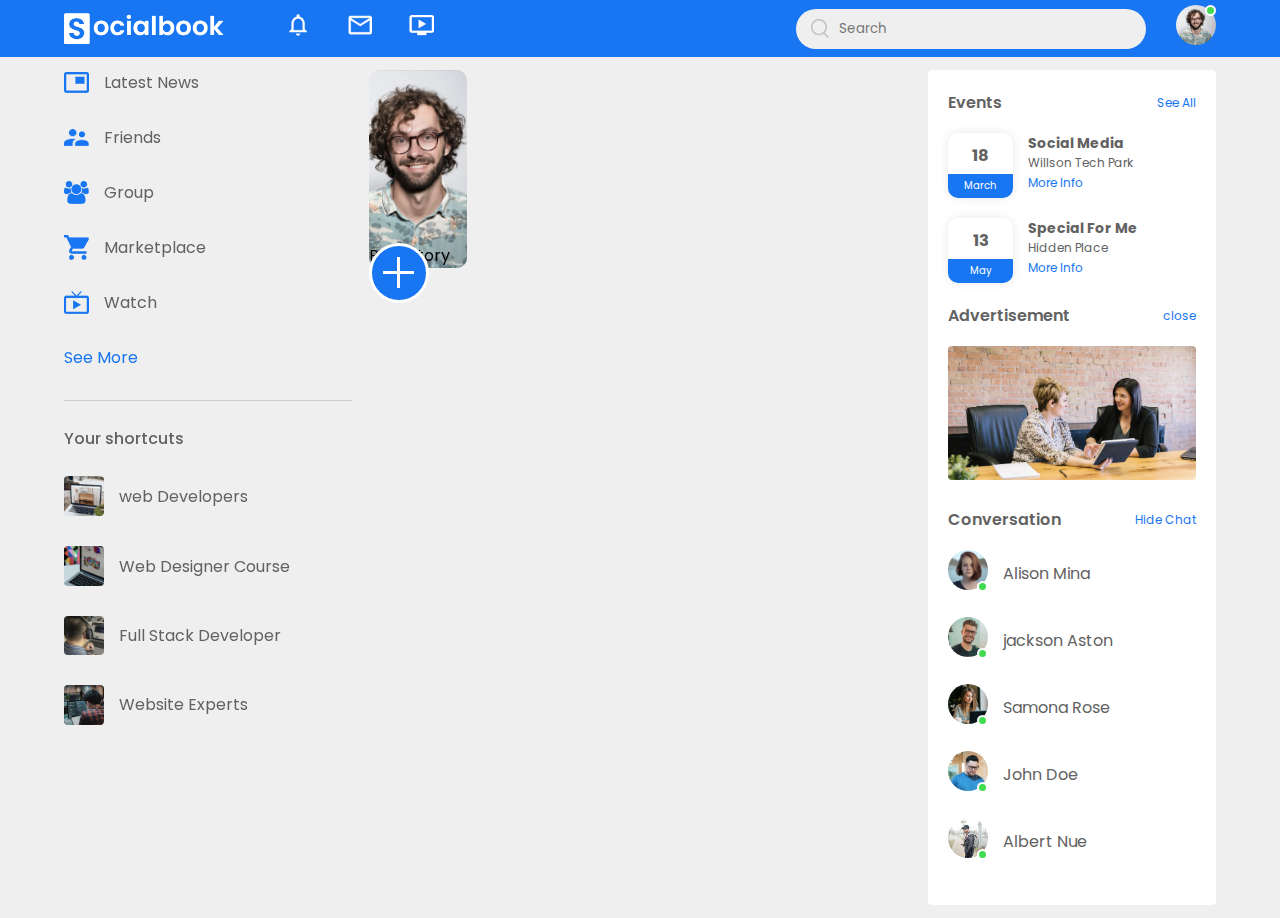
==== index.html @ 8ddc91a7 "first commit" ====
<!DOCTYPE html>
<html lang="en">
  <head>
    <meta charset="UTF-8" />
    <meta name="viewport" content="width=device-width, initial-scale=1.0" />
    <title>Socialbook -</title>
    <link
      rel="stylesheet"
      href="https://cdnjs.cloudflare.com/ajax/libs/font-awesome/6.4.2/css/all.min.css"
      integrity="sha512-z3gLpd7yknf1YoNbCzqRKc4qyor8gaKU1qmn+CShxbuBusANI9QpRohGBreCFkKxLhei6S9CQXFEbbKuqLg0DA=="
      crossorigin="anonymous"
      referrerpolicy="no-referrer"
    />
    <link rel="stylesheet" href="style.css" />
  </head>
  <body>
    <!-- Navbar Section Code Start -->
    <nav>
      <div class="nav-left">
        <img class="logo" src="images/logo.png" alt="website-main-logo" />
        <ul>
          <li><img src="images/notification.png" alt="" /></li>
          <li><img src="images/inbox.png" alt="" /></li>
          <li><img src="images/video.png" alt="" /></li>
        </ul>
      </div>
      <div class="nav-right">
        <div class="search-box">
          <img src="images/search.png" alt="search-icon" />
          <input type="text" placeholder="Search" />
        </div>
        <div class="nav-user-icon online">
          <img src="images/profile-pic.png" alt="" />
        </div>
      </div>
    </nav>
    <!-- Navbar Section Code End -->

    <div class="container">
      <!-- left sidebar -->
      <div class="left-sidebar">
        <div class="imp-links">
          <a href="#"><img src="images/news.png" alt="" />Latest News</a>
          <a href="#"><img src="images/friends.png" alt="" />Friends</a>
          <a href="#"><img src="images/group.png" alt="" />Group</a>
          <a href="#"><img src="images/marketplace.png" alt="" />Marketplace</a>
          <a href="#"><img src="images/watch.png" alt="" />Watch</a>
          <a href="#">See More</a>
        </div>
        <div class="shortcut-links">
          <p>Your shortcuts</p>
          <a href="#"
            ><img src="images/shortcut-1.png" alt="" />web Developers</a
          >
          <a href="#"
            ><img src="images/shortcut-2.png" alt="" />Web Designer Course</a
          >
          <a href="#"
            ><img src="images/shortcut-3.png" alt="" />Full Stack Developer</a
          >
          <a href="#"
            ><img src="images/shortcut-4.png" alt="" />Website Experts</a
          >
        </div>
      </div>
      <!-- main content-->
      <div class="main-content">
        <div class="story-gallery">
          <div class="story">
            <img src="images/upload.png" alt="" />
            <p>Post Story</p>
          </div>
        </div>
      </div>
      <!-- right sidebar -->
      <div class="right-sidebar">
        <div class="sidebar-title">
          <h4>Events</h4>
          <a href="#">See All</a>
        </div>
        <div class="event">
          <div class="left-event">
            <h3>18</h3>
            <span>March</span>
          </div>
          <div class="right-event">
            <h4>Social Media</h4>
            <p><i class="fa-solid fa-location-dot"></i> Willson Tech Park</p>
            <a href="#">More Info</a>
          </div>
        </div>

        <div class="event">
          <div class="left-event">
            <h3>13</h3>
            <span>May</span>
          </div>
          <div class="right-event">
            <h4>Special For Me</h4>
            <p><i class="fa-solid fa-location-dot"></i> Hidden Place</p>
            <a href="#">More Info</a>
          </div>
        </div>

        <div class="sidebar-title">
          <h4>Advertisement</h4>
          <a href="#">close</a>
        </div>
        <img class="sidebar-ads" src="images/advertisement.png" alt="" />
        <div class="sidebar-title">
          <h4>Conversation</h4>
          <a href="#">Hide Chat</a>
        </div>

        <div class="online-list">
          <div class="online">
            <img src="images/member-1.png" alt="" />
          </div>
          <p>Alison Mina</p>
        </div>
        <div class="online-list">
          <div class="online">
            <img src="images/member-2.png" alt="" />
          </div>
          <p>jackson Aston</p>
        </div>
        <div class="online-list">
          <div class="online">
            <img src="images/member-3.png" alt="" />
          </div>
          <p>Samona Rose</p>
        </div>
        <div class="online-list">
          <div class="online">
            <img src="images/member-4.png" alt="" />
          </div>
          <p>John Doe</p>
        </div>
        <div class="online-list">
          <div class="online">
            <img src="images/member-5.png" alt="" />
          </div>
          <p>Albert Nue</p>
        </div>
      </div>
    </div>
  </body>
</html>
---- style.css ----
@import url("https://fonts.googleapis.com/css2?family=Poppins:ital,wght@0,100;0,200;0,300;0,400;0,500;0,600;0,700;0,800;0,900;1,100;1,200;1,300;1,400;1,500;1,600;1,700;1,800;1,900&display=swap");

* {
  margin: 0;
  padding: 0;
  font-family: "Poppins", sans-serif;
  box-sizing: border-box;
}
body {
  background-color: #efefef;
}
nav {
  display: flex;
  justify-content: space-between;
  align-items: center;
  background-color: #1876f2;
  padding: 5px 5%;
  position: sticky;
  top: 0;
  z-index: 100;
}
.logo {
  width: 160px;
  margin-right: 45px;
}
.nav-left,
.nav-right {
  display: flex;
  align-items: center;
}
.nav-left ul li {
  list-style: none;
  display: inline-block;
}
.nav-left ul li img {
  width: 28px;
  margin: 0 15px;
}
.nav-user-icon img {
  width: 40px;
  border-radius: 50%;
  cursor: pointer;
}
.nav-user-icon {
  margin-left: 30px;
}
.search-box {
  background: #efefef;
  width: 350px;
  border-radius: 20px;
  display: flex;
  align-items: center;
  padding: 0 15px;
}
.search-box img {
  width: 18px;
}
.search-box input {
  width: 100%;
  background: transparent;
  padding: 10px;
  outline: none;
  border: none;
}
.online {
  position: relative;
}

.online::after {
  content: "";
  width: 7px;
  height: 7px;
  border: 2px solid #fff;
  border-radius: 50%;
  background-color: #41db51;
  position: absolute;
  top: 0;
  right: 0;
}

.container {
  display: flex;
  justify-content: space-between;
  padding: 13px 5%;
}
.left-sidebar {
  flex-basis: 25%;
  position: sticky;
  top: 70px;
  align-self: flex-start;
}
.right-sidebar {
  flex-basis: 25%;
  position: sticky;
  top: 70px;
  align-self: flex-start;
  background: #fff;
  padding: 20px;
  border-radius: 4px;
  color: #626262;
}
.main-content {
  flex-basis: 47%;
}

.imp-links a,
.shortcut-links a {
  text-decoration: none;
  display: flex;
  align-items: center;
  margin-bottom: 30px;
  color: #626262;
  width: fit-content;
}
.imp-links a img {
  width: 25px;
  margin-right: 15px;
}
.imp-links a:last-child {
  color: #1876f2;
}
.imp-links {
  border-bottom: 1px solid #ccc;
}
.shortcut-links a img {
  width: 40px;
  border-radius: 4px;
  margin-right: 15px;
}
.shortcut-links p {
  margin: 25px 0;
  color: #626262;
  font-weight: 500;
}
.sidebar-title {
  display: flex;
  align-items: center;
  justify-content: space-between;
  margin-bottom: 18px;
}
.sidebar-title h4 {
  font-weight: 600;
  font-size: 16px;
}
.sidebar-title a {
  text-decoration: none;
  color: #1876f2;
  font-size: 12px;
}
.event {
  display: flex;
  font-size: 14px;
  margin-bottom: 20px;
}
.left-event {
  border-radius: 10px;
  height: 65px;
  width: 65px;
  margin-right: 15px;
  padding-top: 10px;
  text-align: center;
  position: relative;
  overflow: hidden;
  box-shadow: 0 0 10px rgba(0, 0, 0, 0.1);
}
.event p {
  font-size: 12px;
}
.event a {
  font-size: 12px;
  text-decoration: none;
  color: #1876f2;
}
.left-event span {
  position: absolute;
  bottom: 0;
  left: 0;
  width: 100%;
  background: #1876f2;
  color: white;
  font-size: 10px;
  padding: 4px 0;
}
.sidebar-ads {
  width: 100%;
  margin-bottom: 20px;
  border-radius: 4px;
}
.online-list {
  display: flex;
  align-items: center;
  margin-bottom: 20px;
}
.online-list .online img {
  width: 40px;
  border-radius: 50%;
}
.online-list .online {
  width: 40px;
  border-radius: 50%;
  margin-right: 15px;
}
.online-list .online::after {
  top: unset;
  bottom: 5px;
}
.story-gallery {
  display: flex;
  justify-content: space-between;
  margin-bottom: 20px;
}
.story {
  flex-basis: 18%;
  padding-top: 32%;
  position: relative;
  background-image: url(images/status-1.png);
  background-position: center;
  background-size: cover;
  border-radius: 10px;
}
.story img {
  position: absolute;
}
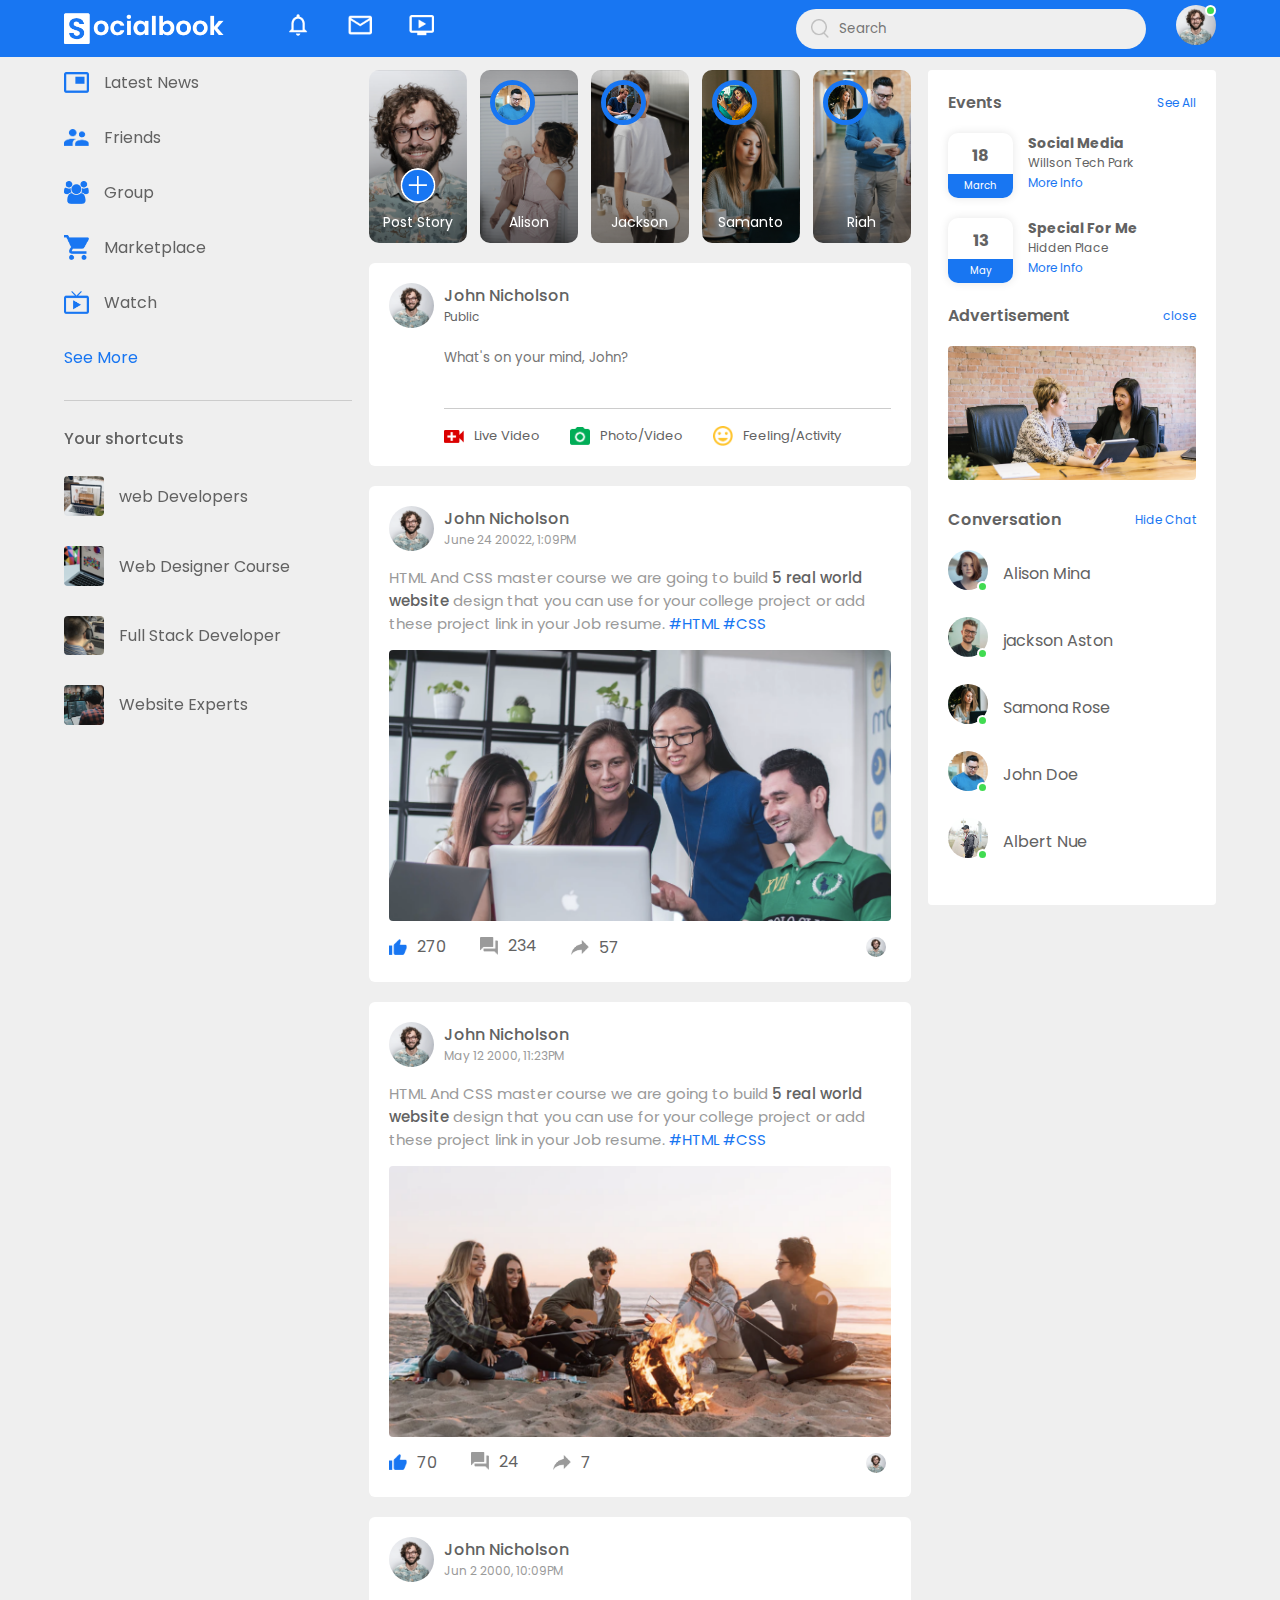
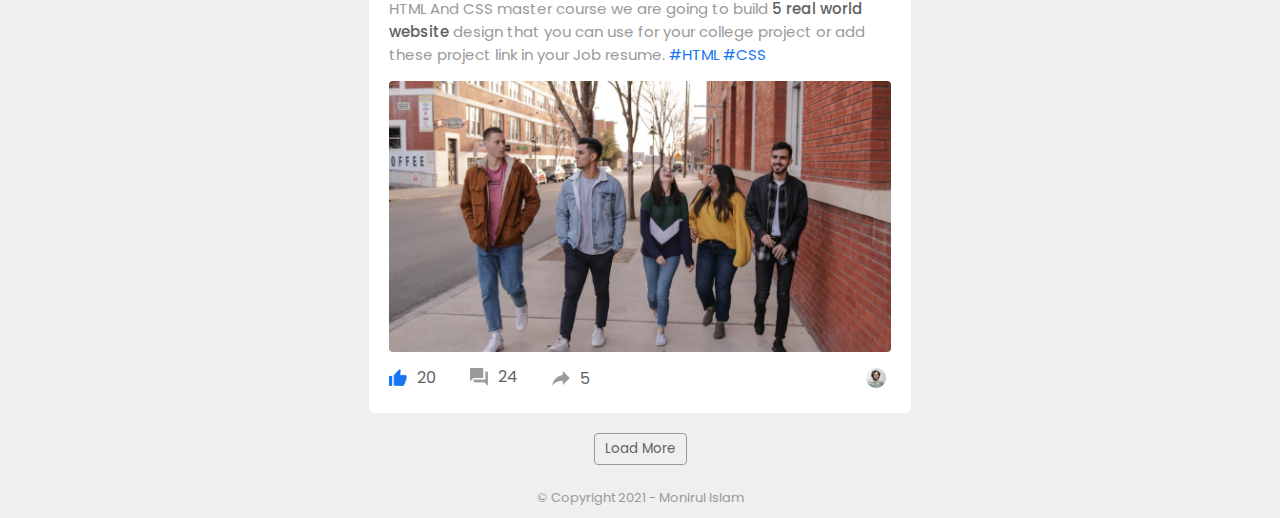
==== commit 17de0332: "home page complete design" ====
--- a/index.html
+++ b/index.html
@@ -29,8 +29,68 @@
           <img src="images/search.png" alt="search-icon" />
           <input type="text" placeholder="Search" />
         </div>
-        <div class="nav-user-icon online">
+        <div class="nav-user-icon online" onclick="settingsMenuToggle()">
           <img src="images/profile-pic.png" alt="" />
+        </div>
+      </div>
+
+      <div class="setting-menu">
+        <div id="dark-btn">
+          <span></span>
+        </div>
+
+        <div class="setting-menu-inner">
+          <div class="user-profile">
+            <img src="images/profile-pic.png" alt="" />
+            <div>
+              <p>John Nicholson</p>
+              <a href="#">See your profile</a>
+            </div>
+          </div>
+
+          <hr />
+
+          <div class="user-profile">
+            <img src="images/feedback.png" alt="" />
+            <div>
+              <p>Give Feedback</p>
+              <a href="#">Help us to improve the new design</a>
+            </div>
+          </div>
+
+          <hr />
+
+          <div class="settings-links">
+            <img class="settings-icon" src="images/setting.png" alt="" />
+            <a href="#"
+              >Setting & Privacy
+              <img src="images/arrow.png" alt="" width="10px" />
+            </a>
+          </div>
+
+          <div class="settings-links">
+            <img class="settings-icon" src="images/help.png" alt="" />
+            <a href="#"
+              >Help & Support
+              <img src="images/arrow.png" alt="" width="10px" />
+            </a>
+          </div>
+
+          <div class="settings-links">
+            <img class="settings-icon" src="images/display.png" alt="" />
+            <a href="#"
+              >display & Accessibility
+              <img src="images/arrow.png" alt="" width="10px" />
+            </a>
+          </div>
+
+          <div class="settings-links">
+            <img class="settings-icon" src="images/logout.png" alt="" />
+            <a href="#"
+              >Logout
+              <img src="images/arrow.png" alt="" width="10px" />
+            </a>
+          </div>
         </div>
       </div>
     </nav>
@@ -66,11 +126,154 @@
       <!-- main content-->
       <div class="main-content">
         <div class="story-gallery">
-          <div class="story">
+          <div class="story story1">
             <img src="images/upload.png" alt="" />
             <p>Post Story</p>
           </div>
-        </div>
+          <div class="story story2">
+            <img src="images/member-4.png" alt="" />
+            <p>Alison</p>
+          </div>
+          <div class="story story3">
+            <img src="images/member-7.png" alt="" />
+            <p>Jackson</p>
+          </div>
+          <div class="story story4">
+            <img src="images/member-8.png" alt="" />
+            <p>Samanto</p>
+          </div>
+          <div class="story story5">
+            <img src="images/member-3.png" alt="" />
+            <p>Riah</p>
+          </div>
+        </div>
+
+        <div class="write-post-container">
+          <div class="user-profile">
+            <img src="images/profile-pic.png" alt="" />
+            <div>
+              <p>John Nicholson</p>
+              <small>Public <i class="fa-solid fa-caret-down"></i></small>
+            </div>
+          </div>
+          <div class="post-input-container">
+            <textarea
+              rows="3"
+              placeholder="What's on your mind, John?"
+            ></textarea>
+            <div class="add-post-links">
+              <a href="#"
+                ><img src="images/live-video.png" alt="" />Live Video</a
+              >
+              <a href="#"><img src="images/photo.png" alt="" />Photo/Video</a>
+              <a href="#"
+                ><img src="images/feeling.png" alt="" />Feeling/Activity</a
+              >
+            </div>
+          </div>
+        </div>
+        <div class="post-container">
+          <div class="post-row">
+            <div class="user-profile">
+              <img src="images/profile-pic.png" alt="" />
+              <div>
+                <p>John Nicholson</p>
+                <span>June 24 20022, 1:09PM</span>
+              </div>
+            </div>
+            <a href="#"> <i class="fas fa-ellipsis-v"></i></a>
+          </div>
+          <p class="post-text">
+            HTML And CSS master course we are going to build
+            <span>5 real world website</span> design that you can use for your
+            college project or add these project link in your Job resume.
+            <a href="#">#HTML</a>
+            <a href="#">#CSS</a>
+          </p>
+
+          <img class="post-img" src="images/feed-image-1.png" alt="" />
+
+          <div class="post-row">
+            <div class="activity-icons">
+              <div><img src="images/like-blue.png" alt="" /> 270</div>
+              <div><img src="images/comments.png" alt="" /> 234</div>
+              <div><img src="images/share.png" alt="" /> 57</div>
+            </div>
+            <div class="post-profile-icon">
+              <img src="images/profile-pic.png" alt="" />
+              <i class="fa-solid fa-caret-down"></i>
+            </div>
+          </div>
+        </div>
+
+        <div class="post-container">
+          <div class="post-row">
+            <div class="user-profile">
+              <img src="images/profile-pic.png" alt="" />
+              <div>
+                <p>John Nicholson</p>
+                <span>May 12 2000, 11:23PM</span>
+              </div>
+            </div>
+            <a href="#"> <i class="fas fa-ellipsis-v"></i></a>
+          </div>
+          <p class="post-text">
+            HTML And CSS master course we are going to build
+            <span>5 real world website</span> design that you can use for your
+            college project or add these project link in your Job resume.
+            <a href="#">#HTML</a>
+            <a href="#">#CSS</a>
+          </p>
+
+          <img class="post-img" src="images/feed-image-2.png" alt="" />
+
+          <div class="post-row">
+            <div class="activity-icons">
+              <div><img src="images/like-blue.png" alt="" /> 70</div>
+              <div><img src="images/comments.png" alt="" /> 24</div>
+              <div><img src="images/share.png" alt="" /> 7</div>
+            </div>
+            <div class="post-profile-icon">
+              <img src="images/profile-pic.png" alt="" />
+              <i class="fa-solid fa-caret-down"></i>
+            </div>
+          </div>
+        </div>
+
+        <div class="post-container">
+          <div class="post-row">
+            <div class="user-profile">
+              <img src="images/profile-pic.png" alt="" />
+              <div>
+                <p>John Nicholson</p>
+                <span>Jun 2 2000, 10:09PM</span>
+              </div>
+            </div>
+            <a href="#"> <i class="fas fa-ellipsis-v"></i></a>
+          </div>
+          <p class="post-text">
+            HTML And CSS master course we are going to build
+            <span>5 real world website</span> design that you can use for your
+            college project or add these project link in your Job resume.
+            <a href="#">#HTML</a>
+            <a href="#">#CSS</a>
+          </p>
+
+          <img class="post-img" src="images/feed-image-3.png" alt="" />
+
+          <div class="post-row">
+            <div class="activity-icons">
+              <div><img src="images/like-blue.png" alt="" /> 20</div>
+              <div><img src="images/comments.png" alt="" /> 24</div>
+              <div><img src="images/share.png" alt="" /> 5</div>
+            </div>
+            <div class="post-profile-icon">
+              <img src="images/profile-pic.png" alt="" />
+              <i class="fa-solid fa-caret-down"></i>
+            </div>
+          </div>
+        </div>
+        <button class="load-more-button" type="button">Load More</button>
       </div>
       <!-- right sidebar -->
       <div class="right-sidebar">
@@ -144,5 +347,9 @@
         </div>
       </div>
     </div>
+    <div class="footer">
+      <p>© Copyright 2021 - Monirul Islam</p>
+    </div>
+    <script src="setting.js"></script>
   </body>
 </html>
--- a/style.css
+++ b/style.css
@@ -6,14 +6,25 @@
   font-family: "Poppins", sans-serif;
   box-sizing: border-box;
 }
+:root {
+  --body-color: #efefef;
+  --nav-color: #1876f2;
+  --bg-color: #fff;
+}
+.dark-theme {
+  --body-color: #0a0a0a;
+  --nav-color: #000;
+  --bg-color: #000;
+}
 body {
-  background-color: #efefef;
+  background-color: var(--body-color);
+  transition: background 0.3s;
 }
 nav {
   display: flex;
   justify-content: space-between;
   align-items: center;
-  background-color: #1876f2;
+  background-color: var(--nav-color);
   padding: 5px 5%;
   position: sticky;
   top: 0;
@@ -94,7 +105,7 @@
   position: sticky;
   top: 70px;
   align-self: flex-start;
-  background: #fff;
+  background: var(--bg-color);
   padding: 20px;
   border-radius: 4px;
   color: #626262;
@@ -213,11 +224,321 @@
   flex-basis: 18%;
   padding-top: 32%;
   position: relative;
-  background-image: url(images/status-1.png);
   background-position: center;
   background-size: cover;
   border-radius: 10px;
 }
 .story img {
   position: absolute;
-}
+  width: 45px;
+  border-radius: 50%;
+  top: 10px;
+  left: 10px;
+  border: 5px solid #1876f2;
+}
+.story p {
+  position: absolute;
+  bottom: 10px;
+  width: 100%;
+  text-align: center;
+  color: white;
+  font-size: 14px;
+}
+.story1 {
+  background-image: linear-gradient(transparent, rgba(0, 0, 0, 0.5)),
+    url(images/status-1.png);
+}
+.story2 {
+  background-image: linear-gradient(transparent, rgba(0, 0, 0, 0.5)),
+    url(images/status-2.png);
+}
+.story3 {
+  background-image: linear-gradient(transparent, rgba(0, 0, 0, 0.5)),
+    url(images/status-3.png);
+}
+.story4 {
+  background-image: linear-gradient(transparent, rgba(0, 0, 0, 0.5)),
+    url(images/status-4.png);
+}
+.story5 {
+  background-image: linear-gradient(transparent, rgba(0, 0, 0, 0.5)),
+    url(images/status-5.png);
+}
+.story.story1 img {
+  top: unset;
+  left: 50%;
+  bottom: 40px;
+  transform: translateX(-50%);
+  border: 0;
+  width: 35px;
+}
+.write-post-container {
+  width: 100%;
+  background: var(--bg-color);
+  border-radius: 6px;
+  padding: 20px;
+  color: #626262;
+}
+.user-profile {
+  display: flex;
+  align-items: center;
+}
+.user-profile img {
+  width: 45px;
+  border-radius: 50%;
+  margin-right: 10px;
+}
+.user-profile p {
+  margin-bottom: -5px;
+  font-weight: 500;
+  color: #626262;
+}
+.user-profile small {
+  font-size: 12px;
+}
+.post-input-container {
+  padding-left: 55px;
+  padding-top: 20px;
+}
+.post-input-container textarea {
+  width: 100%;
+  border: 0;
+  outline: 0;
+  border-bottom: 1px solid #ccc;
+  background: transparent;
+  resize: none;
+}
+.add-post-links {
+  display: flex;
+  margin-top: 10px;
+}
+.add-post-links a {
+  text-decoration: none;
+  display: flex;
+  align-items: center;
+  color: #626262;
+  margin-right: 30px;
+  font-size: 13px;
+}
+.add-post-links a img {
+  width: 20px;
+  margin-right: 10px;
+}
+.post-container {
+  width: 100%;
+  background: var(--bg-color);
+  border-radius: 6px;
+  padding: 20px;
+  color: #626262;
+  margin: 20px 0;
+}
+.user-profile span {
+  font-size: 12px;
+  color: #9a9a9a;
+}
+.post-text {
+  color: #9a9a9a;
+  margin: 15px 0;
+  font-size: 15px;
+}
+.post-text span {
+  color: #626262;
+  font-weight: 500;
+}
+.post-text a {
+  color: #1876f2;
+  text-decoration: none;
+}
+.post-img {
+  width: 100%;
+  border-radius: 4px;
+  margin-bottom: 5px;
+}
+.post-row {
+  display: flex;
+  align-items: center;
+  justify-content: space-between;
+}
+.activity-icons div img {
+  width: 18px;
+  margin-right: 10px;
+}
+.activity-icons div {
+  display: inline-flex;
+  align-items: center;
+  margin-right: 30px;
+}
+.post-profile-icon {
+  display: flex;
+  align-items: center;
+}
+.post-profile-icon img {
+  width: 20px;
+  border-radius: 50%;
+  margin-right: 5px;
+}
+.post-row a {
+  color: #9a9a9a;
+}
+.load-more-button {
+  display: block;
+  margin: auto;
+  cursor: pointer;
+  padding: 5px 10px;
+  border: 1px solid #9a9a9a;
+  color: #626262;
+  background: transparent;
+  border-radius: 4px;
+}
+.footer {
+  text-align: center;
+  font-size: 13px;
+  color: #9a9a9a;
+  padding: 10px 0;
+}
+
+.setting-menu {
+  position: absolute;
+  width: 90%;
+  max-width: 350px;
+  background: var(--bg-color);
+  box-shadow: 0 0 10px rgba(0, 0, 0, 0.4);
+  border-radius: 4px;
+  overflow: hidden;
+  top: 120%;
+  right: 5%;
+  max-height: 0;
+  transition: max-height 0.5s;
+}
+.setting-menu-height {
+  max-height: 450px;
+}
+.user-profile a {
+  text-decoration: none;
+  font-size: 12px;
+  color: #1876f2;
+}
+.setting-menu-inner {
+  padding: 20px;
+}
+.setting-menu hr {
+  border: 0;
+  height: 1px;
+  background: #9a9a9a;
+  margin: 15px 0;
+}
+.settings-links {
+  display: flex;
+  align-items: center;
+  margin: 15px 0;
+}
+.settings-links .settings-icon {
+  width: 38px;
+  margin-right: 10px;
+  border-radius: 50%;
+}
+.settings-links a {
+  display: flex;
+  flex: 1;
+  align-items: center;
+  justify-content: space-between;
+  text-decoration: none;
+  color: #626262;
+}
+#dark-btn {
+  position: absolute;
+  top: 20px;
+  right: 20px;
+  background: #ccc;
+  width: 45px;
+  border-radius: 15px;
+  padding: 2px 3px;
+  cursor: pointer;
+
+  display: flex;
+  transition: padding-left 0.5s, background 0.5s;
+}
+#dark-btn span {
+  width: 18px;
+  height: 18px;
+  background: #fff;
+  border-radius: 50%;
+  display: inline-block;
+}
+#dark-btn.dark-btn-on {
+  padding-left: 23px;
+  background: #0a0a0a;
+}
+
+/* Profile Page */
+.profile-container {
+  padding: 20px 15%;
+  color: #626262;
+}
+.cover-img {
+  width: 100%;
+  border-radius: 6px;
+  margin-bottom: 14px;
+}
+.profile-details {
+  background: var(--bg-color);
+  padding: 20px;
+  border-radius: 4px;
+  display: flex;
+  align-items: flex-start;
+  justify-content: space-between;
+}
+.pd-row {
+  display: flex;
+  align-items: flex-start;
+}
+.pd-image {
+  width: 100px;
+  margin-right: 20px;
+  border-radius: 6px;
+}
+.pd-row div h3 {
+  font-size: 25px;
+  font-weight: 600;
+}
+.pd-row div p {
+  font-size: 13px;
+}
+.pd-row div img {
+  width: 25px;
+  border-radius: 50%;
+  margin-top: 12px;
+}
+.pd-right button {
+  background: #1876f2;
+  border: 0;
+  outline: 0;
+  padding: 6px 10px;
+  display: inline-flex;
+  align-items: center;
+  color: #fff;
+  border-radius: 3px;
+  margin-left: 10px;
+  cursor: pointer;
+}
+.pd-right button img {
+  width: 15px;
+  margin-right: 10px;
+}
+.pd-right button:first-child {
+  background: #e4e6eb;
+  color: #000;
+}
+.pd-right {
+  text-align: right;
+}
+.pd-right a {
+  background: #e4e6eb;
+  border-radius: 3px;
+  padding: 12px;
+  display: inline-flex;
+  margin-top: 30px;
+}
+.pd-right a img {
+  width: 20px;
+}
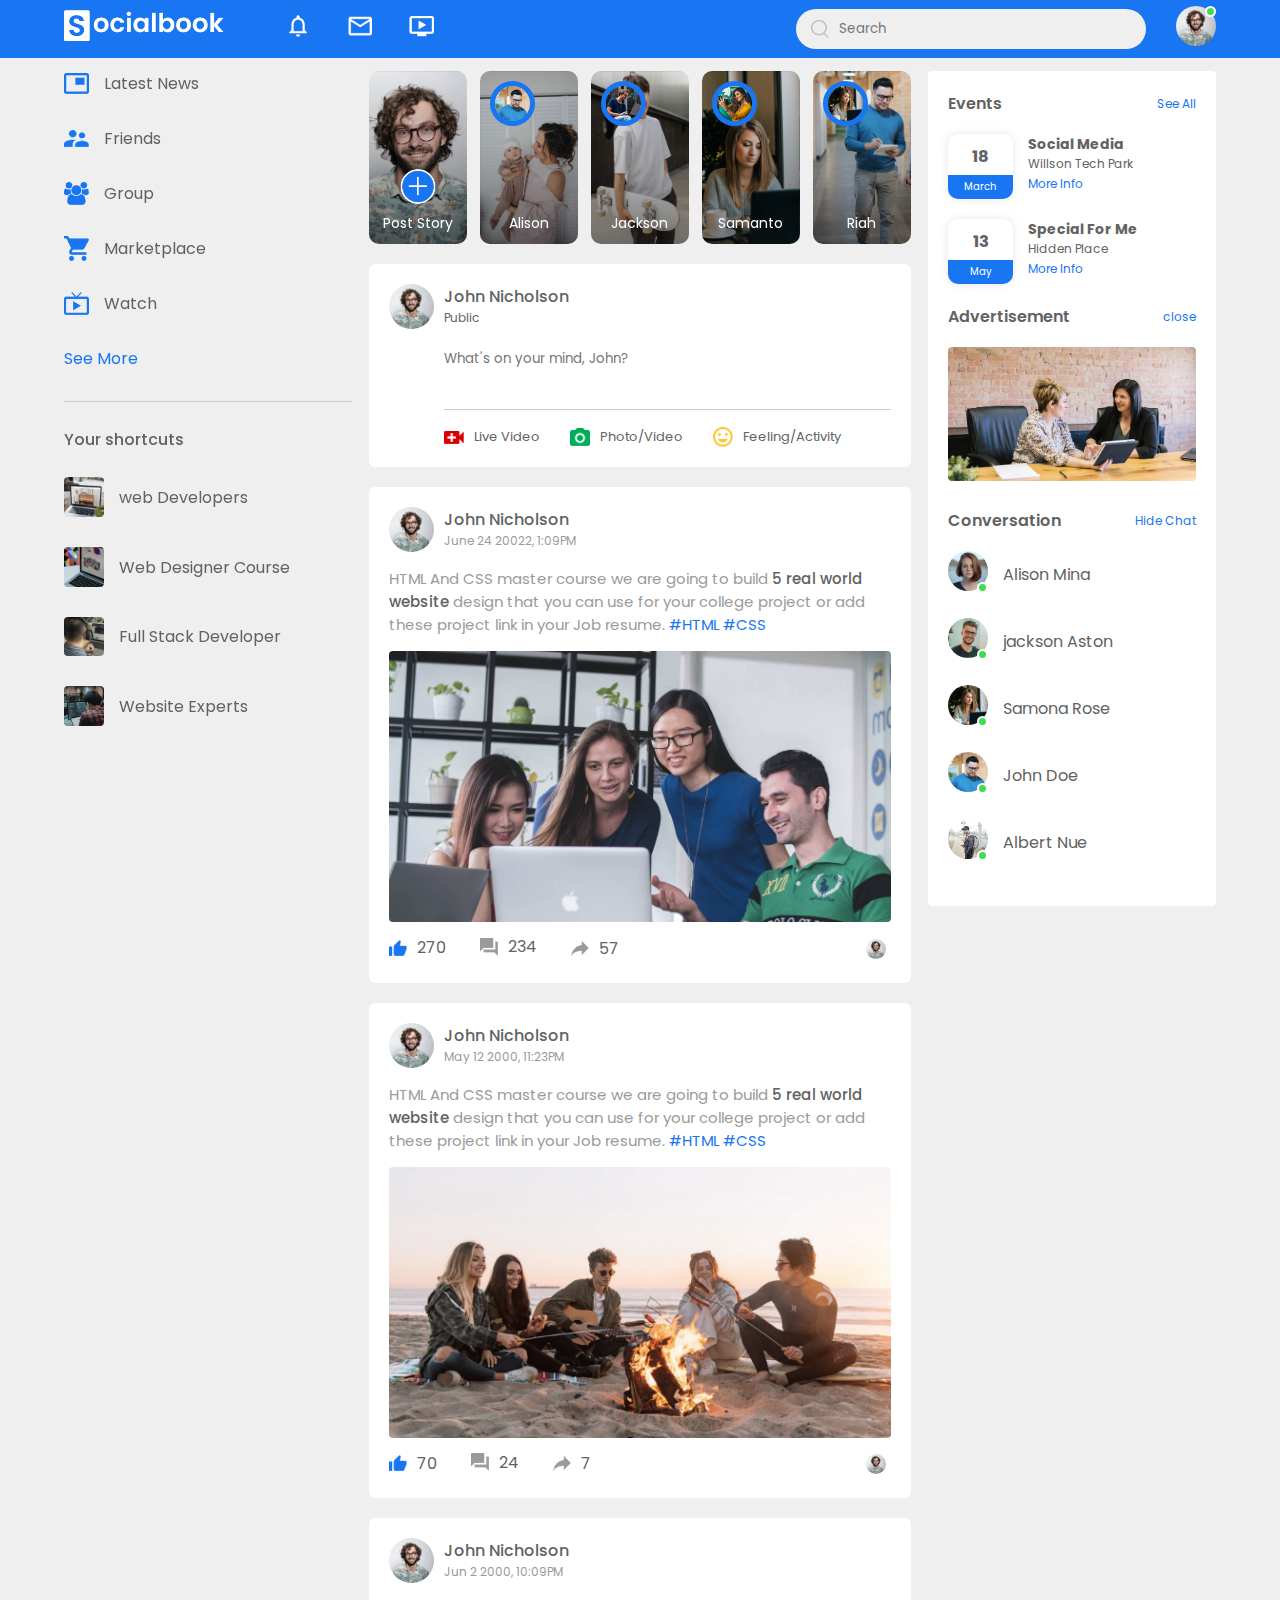
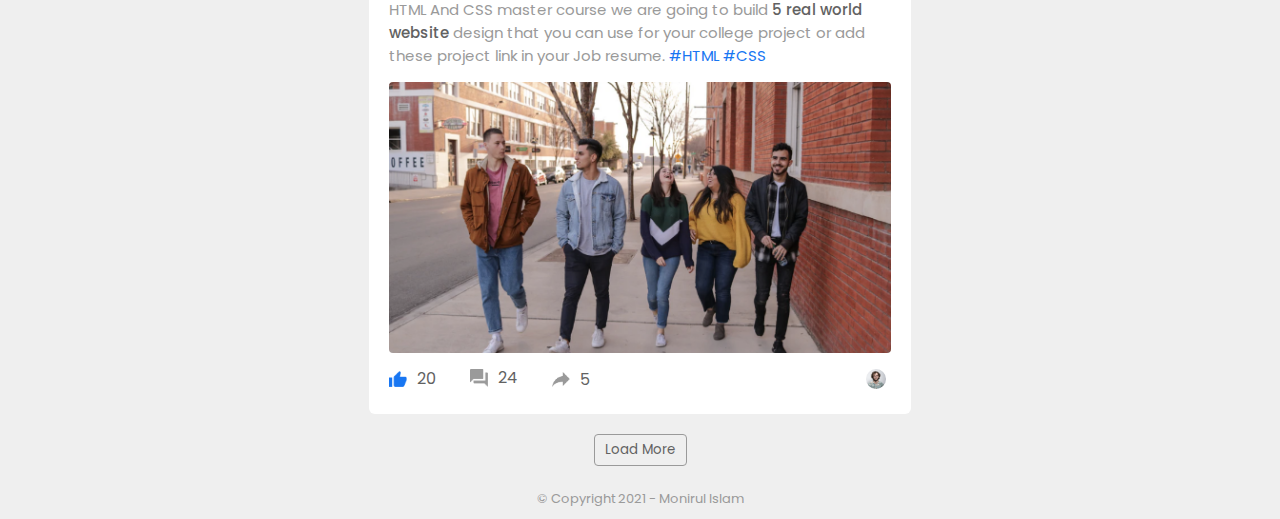
==== commit 6bc3707d: "finished almost" ====
--- a/index.html
+++ b/index.html
@@ -17,7 +17,9 @@
     <!-- Navbar Section Code Start -->
     <nav>
       <div class="nav-left">
-        <img class="logo" src="images/logo.png" alt="website-main-logo" />
+        <a href="index.html"
+          ><img class="logo" src="images/logo.png" alt="website-main-logo"
+        /></a>
         <ul>
           <li><img src="images/notification.png" alt="" /></li>
           <li><img src="images/inbox.png" alt="" /></li>
@@ -44,7 +46,7 @@
             <img src="images/profile-pic.png" alt="" />
             <div>
               <p>John Nicholson</p>
-              <a href="#">See your profile</a>
+              <a href="profile.html">See your profile</a>
             </div>
           </div>
 
--- a/style.css
+++ b/style.css
@@ -542,3 +542,179 @@
 .pd-right a img {
   width: 20px;
 }
+.profile-info {
+  display: flex;
+  align-items: flex-start;
+  justify-content: space-between;
+  margin-top: 20px;
+}
+.info-col {
+  flex-basis: 33%;
+}
+.post-col {
+  flex-basis: 65%;
+}
+.profile-intro {
+  background: var(--bg-color);
+  padding: 20px;
+  margin-bottom: 20px;
+  border-radius: 4px;
+}
+.profile-intro h3 {
+  font-weight: 600;
+}
+.intro-text {
+  text-align: center;
+  margin: 10px 0;
+  font-size: 15px;
+}
+.intro-text img {
+  width: 15px;
+  margin-bottom: -3px;
+}
+.profile-intro hr {
+  border: 0;
+  height: 1px;
+  background: #ccc;
+  margin: 24px 0;
+}
+.profile-intro ul li {
+  list-style: none;
+  font-size: 15px;
+  margin: 15px 0;
+  display: flex;
+  align-items: center;
+}
+.profile-intro ul li img {
+  width: 26px;
+  margin-right: 10px;
+}
+.title-box {
+  display: flex;
+  align-items: center;
+  justify-content: space-between;
+}
+.title-box a {
+  text-decoration: none;
+  color: #1876f2;
+  font-size: 14px;
+}
+.photo-box {
+  display: grid;
+  grid-template-columns: repeat(3, auto);
+  grid-gap: 10px;
+  margin-top: 15px;
+}
+.photo-box div img {
+  width: 100%;
+  cursor: pointer;
+}
+.profile-intro p {
+  font-size: 14px;
+}
+.friends-box {
+  display: grid;
+  grid-template-columns: repeat(3, auto);
+  grid-gap: 10px;
+  margin-top: 15px;
+}
+.friends-box div img {
+  width: 100%;
+  cursor: pointer;
+  padding-bottom: 20px;
+}
+.friends-box div {
+  position: relative;
+}
+.friends-box p {
+  position: absolute;
+  bottom: 0;
+  left: 0;
+}
+
+/* media query for home page */
+@media (max-width: 900px) {
+  .nav {
+    flex-wrap: wrap;
+  }
+  .logo {
+    width: 110px;
+    margin-right: 20px;
+  }
+  .nav-left ul li img {
+    width: 20px;
+    margin: 0 8px;
+  }
+  .nav-user-icon img {
+    width: 30px;
+  }
+  .nav-user-icon {
+    margin-left: 0;
+  }
+  .search-box {
+    display: none;
+  }
+  .right-sidebar {
+    display: none;
+  }
+  .left-sidebar {
+    display: none;
+  }
+
+  .add-post-links {
+    flex-wrap: wrap;
+  }
+  .main-content {
+    flex-basis: 100%;
+  }
+  .story img {
+    width: 30px;
+    border-radius: 50%;
+  }
+  .story p {
+    font-size: 10px;
+  }
+  .story.story1 img {
+    width: 25px;
+    bottom: 30px;
+  }
+  .add-post-links a {
+    margin-right: 12px;
+    font-size: 9px;
+  }
+  .add-post-links a img {
+    width: 16px;
+    margin-right: 5px;
+  }
+  .post-input-container {
+    padding-left: 0;
+  }
+}
+
+/* media query for profile page */
+@media (max-width: 900px) {
+  .profile-container {
+    padding: 20px 5%;
+  }
+  .profile-details {
+    flex-wrap: wrap;
+  }
+  .pd-right {
+    text-align: left;
+    margin-top: 15px;
+  }
+  .pd-right button {
+    margin-left: 0px;
+    margin-right: 10px;
+  }
+  .pd-row div h3 {
+    font-size: 16px;
+  }
+  .profile-info {
+    flex-wrap: wrap;
+  }
+  .info-col,
+  .post-col {
+    flex-basis: 100%;
+  }
+}
